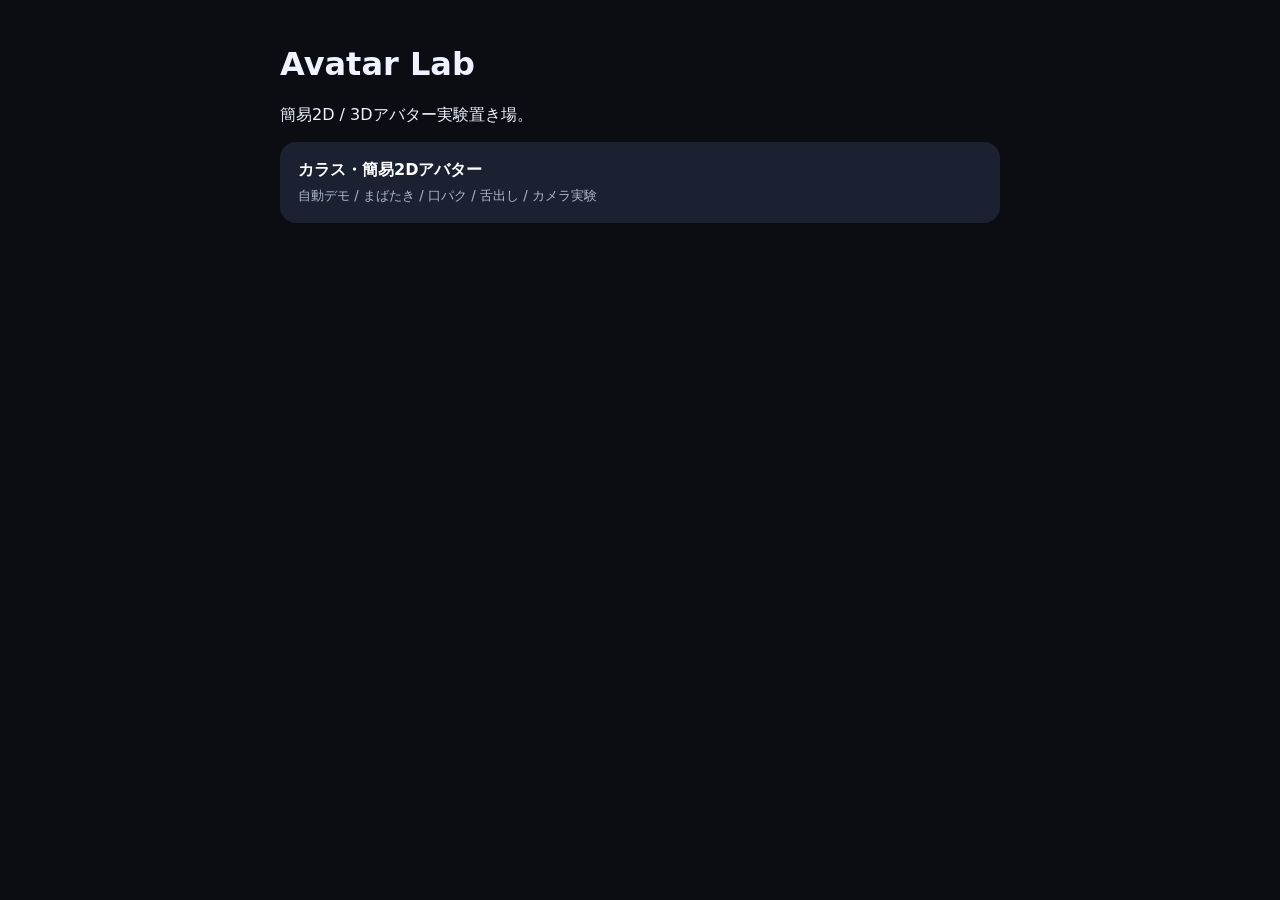
==== index.html @ 3a1644b9 "Add avatar lab landing page" ====
<!doctype html>
<html lang="ja">
<head>
<meta charset="utf-8">
<meta name="viewport" content="width=device-width,initial-scale=1">
<title>Avatar Lab</title>
<style>
body{font-family:system-ui,sans-serif;background:#0b0d12;color:#eef3ff;margin:0;padding:24px}
main{max-width:720px;margin:auto}
a{display:block;margin:14px 0;padding:18px;border-radius:16px;background:#1b2130;color:#fff;text-decoration:none;font-weight:800}
small{display:block;color:#aeb8cc;margin-top:6px;font-weight:500}
</style>
</head>
<body><main>
<h1>Avatar Lab</h1>
<p>簡易2D / 3Dアバター実験置き場。</p>
<a href="./2d/crow/">カラス・簡易2Dアバター<small>自動デモ / まばたき / 口パク / 舌出し / カメラ実験</small></a>
</main></body>
</html>
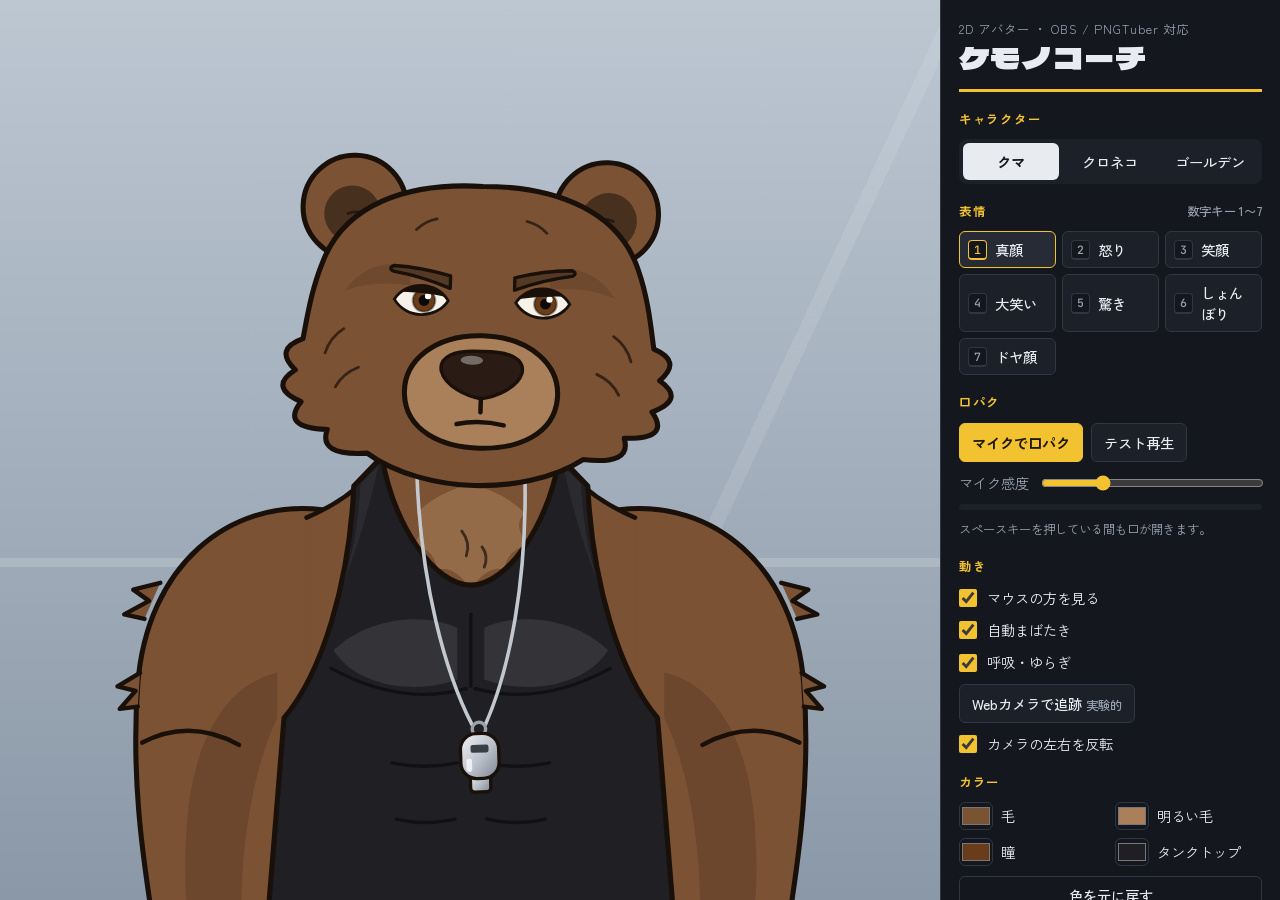
==== commit af27a814: "Add Kemono Coach 2D browser avatar Rigged SVG beast-coach avatar (bear / black cat / golden retrieve" ====
--- a/index.html
+++ b/index.html
@@ -2,18 +2,98 @@
 <html lang="ja">
 <head>
 <meta charset="utf-8">
-<meta name="viewport" content="width=device-width,initial-scale=1">
-<title>Avatar Lab</title>
-<style>
-body{font-family:system-ui,sans-serif;background:#0b0d12;color:#eef3ff;margin:0;padding:24px}
-main{max-width:720px;margin:auto}
-a{display:block;margin:14px 0;padding:18px;border-radius:16px;background:#1b2130;color:#fff;text-decoration:none;font-weight:800}
-small{display:block;color:#aeb8cc;margin-top:6px;font-weight:500}
-</style>
+<meta name="viewport" content="width=device-width, initial-scale=1, viewport-fit=cover">
+<title>ケモノコーチ アバター</title>
+<link rel="preconnect" href="https://fonts.googleapis.com">
+<link rel="preconnect" href="https://fonts.gstatic.com" crossorigin>
+<link rel="stylesheet" href="https://fonts.googleapis.com/css2?family=Dela+Gothic+One&family=Zen+Kaku+Gothic+New:wght@400;500;700&family=JetBrains+Mono:wght@500&display=swap">
+<link rel="stylesheet" href="css/style.css">
 </head>
-<body><main>
-<h1>Avatar Lab</h1>
-<p>簡易2D / 3Dアバター実験置き場。</p>
-<a href="./2d/crow/">カラス・簡易2Dアバター<small>自動デモ / まばたき / 口パク / 舌出し / カメラ実験</small></a>
-</main></body>
-</html>+<body>
+<div id="app">
+  <main id="stage" data-bg="studio">
+    <svg id="avatar" viewBox="0 0 800 800" preserveAspectRatio="xMidYMax meet" xmlns="http://www.w3.org/2000/svg" role="img" aria-label="獣人コーチのアバター"></svg>
+    <button id="showUi" class="show-ui" type="button">操作パネルを表示 <kbd>H</kbd></button>
+  </main>
+
+  <aside id="panel" aria-label="操作パネル">
+    <header class="brand">
+      <p class="eyebrow">2D アバター ・ OBS / PNGTuber 対応</p>
+      <h1>ケモノコーチ</h1>
+    </header>
+
+    <section class="group">
+      <h2>キャラクター</h2>
+      <div class="seg" id="speciesSeg" role="group" aria-label="キャラクター"></div>
+    </section>
+
+    <section class="group">
+      <h2>表情 <span class="hint">数字キー 1〜7</span></h2>
+      <div class="expr-grid" id="exprGrid" role="group" aria-label="表情"></div>
+    </section>
+
+    <section class="group">
+      <h2>口パク</h2>
+      <div class="row">
+        <button id="micBtn" class="btn primary" type="button" aria-pressed="false">マイクで口パク</button>
+        <button id="testTalkBtn" class="btn" type="button" aria-pressed="false">テスト再生</button>
+      </div>
+      <label class="slider" for="sens">
+        <span>マイク感度</span>
+        <input type="range" id="sens" min="4" max="80" step="1" value="24">
+      </label>
+      <div class="meter" aria-hidden="true"><span id="meterBar"></span></div>
+      <p class="note">スペースキーを押している間も口が開きます。</p>
+    </section>
+
+    <section class="group">
+      <h2>動き</h2>
+      <label class="switch"><input type="checkbox" id="followMouse" checked><span>マウスの方を見る</span></label>
+      <label class="switch"><input type="checkbox" id="autoBlink" checked><span>自動まばたき</span></label>
+      <label class="switch"><input type="checkbox" id="idleMotion" checked><span>呼吸・ゆらぎ</span></label>
+      <div class="row">
+        <button id="camBtn" class="btn" type="button" aria-pressed="false">Webカメラで追跡 <small>実験的</small></button>
+        <button id="camCalib" class="btn ghost" type="button" hidden>正面をリセット</button>
+      </div>
+      <label class="switch" id="camMirrorWrap" hidden><input type="checkbox" id="camMirror" checked><span>カメラの左右を反転</span></label>
+      <p class="note" id="camStatus" aria-live="polite"></p>
+    </section>
+
+    <section class="group">
+      <h2>カラー</h2>
+      <div class="colors">
+        <label for="cFur"><input type="color" id="cFur"><span>毛</span></label>
+        <label for="cFurL"><input type="color" id="cFurL"><span>明るい毛</span></label>
+        <label for="cIris"><input type="color" id="cIris"><span>瞳</span></label>
+        <label for="cTank"><input type="color" id="cTank"><span>タンクトップ</span></label>
+      </div>
+      <button id="resetColors" class="btn ghost" type="button">色を元に戻す</button>
+    </section>
+
+    <section class="group">
+      <h2>背景</h2>
+      <div class="seg" id="bgSeg" role="group" aria-label="背景"></div>
+    </section>
+
+    <section class="group">
+      <h2>書き出し</h2>
+      <div class="row">
+        <button id="savePng" class="btn" type="button">PNG を保存</button>
+        <button id="savePngtuber" class="btn" type="button">PNGTuber 用 4枚</button>
+      </div>
+      <p class="note">背景透過の 1024px PNG。4枚セットは「目の開閉 × 口の開閉」で、veadotube mini などにそのまま使えます。</p>
+    </section>
+
+    <footer class="keys">
+      <button id="hideUi" class="btn ghost" type="button">パネルを隠す <kbd>H</kbd></button>
+      <p><kbd>Space</kbd> 口を開く　<kbd>B</kbd> まばたき</p>
+    </footer>
+  </aside>
+</div>
+<div id="toast" role="status" aria-live="polite"></div>
+
+<script src="js/character.js"></script>
+<script src="js/tracking.js"></script>
+<script src="js/app.js"></script>
+</body>
+</html>
--- a/css/style.css
+++ b/css/style.css
@@ -0,0 +1,264 @@
+/* layout: アバターのステージが画面いっぱい、右に操作レール（狭い画面では下に積む） */
+:root {
+  --rail: #14171d;
+  --rail-2: #1c2028;
+  --rail-3: #262b35;
+  --line: #303643;
+  --ink: #e8ebf0;
+  --muted: #98a1b0;
+  --court: #f2c230;      /* 体育館の床ラインの黄色 */
+  --court-ink: #1d1704;
+  --wall-hi: #bcc7d2;
+  --wall-lo: #8b98a7;
+
+  --font-display: "Dela Gothic One", "Hiragino Sans", "Yu Gothic", sans-serif;
+  --font-body: "Zen Kaku Gothic New", "Hiragino Sans", "Yu Gothic UI", "Meiryo", sans-serif;
+  --font-mono: "JetBrains Mono", ui-monospace, "Consolas", monospace;
+
+  --step--1: 0.78rem;
+  --step-0: 0.9rem;
+  --step-1: 1.05rem;
+  --step-3: 1.9rem;
+
+  color-scheme: dark;
+}
+
+html, body { height: 100%; }
+body {
+  margin: 0;
+  background: var(--rail);
+  color: var(--ink);
+  font-family: var(--font-body);
+  font-size: var(--step-0);
+  line-height: 1.55;
+}
+
+#app {
+  height: 100%;
+  display: grid;
+  grid-template-columns: minmax(0, 1fr) 340px;
+}
+
+/* ---------- ステージ ---------- */
+#stage {
+  position: relative;
+  min-height: 0;
+  display: flex;
+  align-items: flex-end;
+  justify-content: center;
+  overflow: hidden;
+}
+#stage[data-bg="studio"] {
+  background:
+    linear-gradient(180deg, transparent 0 62%, rgba(255, 255, 255, .16) 62% 63%, transparent 63%),
+    linear-gradient(115deg, transparent 0 70%, rgba(255, 255, 255, .1) 70% 71.2%, transparent 71.2%),
+    linear-gradient(180deg, var(--wall-hi), var(--wall-lo));
+}
+#stage[data-bg="green"] { background: #00ff00; }
+#stage[data-bg="blue"] { background: #0033ff; }
+#stage[data-bg="transparent"] {
+  background:
+    repeating-conic-gradient(#3a404b 0 25%, #2e333c 0 50%) 0 0 / 28px 28px;
+}
+/* パネルを隠したときは本当に透明にする（OBS のブラウザソース用） */
+body.ui-hidden[data-bg="transparent"],
+body.ui-hidden[data-bg="transparent"] #stage { background: transparent; }
+
+#avatar {
+  width: 100%;
+  height: 100%;
+  max-height: 100%;
+  display: block;
+}
+
+.show-ui {
+  position: absolute;
+  top: calc(12px + env(safe-area-inset-top, 0px));
+  right: 12px;
+  display: none;
+  font: 500 var(--step--1) var(--font-body);
+  color: var(--ink);
+  background: rgba(20, 23, 29, .82);
+  border: 1px solid var(--line);
+  border-radius: 6px;
+  padding: 6px 10px;
+  cursor: pointer;
+  opacity: 0;
+  transition: opacity .2s;
+}
+#app.ui-hidden .show-ui { display: block; }
+#stage:hover .show-ui, .show-ui:focus-visible { opacity: 1; }
+
+#app.ui-hidden { grid-template-columns: 1fr; }
+#app.ui-hidden #panel { display: none; }
+
+/* ---------- 操作レール ---------- */
+#panel {
+  min-height: 0;
+  overflow-y: auto;
+  background: var(--rail);
+  border-left: 1px solid var(--line);
+  padding: 20px 18px 28px;
+  display: flex;
+  flex-direction: column;
+  gap: 18px;
+}
+
+.brand { display: grid; gap: 2px; padding-bottom: 14px; border-bottom: 3px solid var(--court); }
+.eyebrow {
+  margin: 0;
+  font-size: var(--step--1);
+  letter-spacing: .08em;
+  color: var(--muted);
+}
+h1 {
+  margin: 0;
+  font-family: var(--font-display);
+  font-weight: 400;
+  font-size: var(--step-3);
+  line-height: 1.1;
+  letter-spacing: .04em;
+  text-wrap: balance;
+}
+
+.group { display: grid; gap: 10px; }
+h2 {
+  margin: 0;
+  display: flex;
+  align-items: baseline;
+  justify-content: space-between;
+  gap: 8px;
+  font-size: var(--step--1);
+  font-weight: 700;
+  letter-spacing: .14em;
+  color: var(--court);
+}
+.hint { font-weight: 500; letter-spacing: .02em; color: var(--muted); }
+
+.row { display: flex; flex-wrap: wrap; gap: 8px; }
+
+.btn, .seg button, .expr-grid button {
+  font: 500 var(--step-0) var(--font-body);
+  color: var(--ink);
+  background: var(--rail-2);
+  border: 1px solid var(--line);
+  border-radius: 6px;
+  padding: 8px 12px;
+  cursor: pointer;
+  transition: background .15s, border-color .15s;
+}
+.btn:hover, .seg button:hover, .expr-grid button:hover { background: var(--rail-3); }
+.btn:disabled { opacity: .5; cursor: progress; }
+.btn small { color: var(--muted); font-size: var(--step--1); }
+.btn.primary { background: var(--court); color: var(--court-ink); border-color: var(--court); font-weight: 700; }
+.btn.primary:hover { background: #ffd451; }
+.btn.ghost { background: transparent; }
+.btn[aria-pressed="true"]:not(.primary) { border-color: var(--court); color: var(--court); }
+.btn.primary[aria-pressed="true"] { background: #e2553b; border-color: #e2553b; color: #fff; }
+
+:is(.btn, .seg button, .expr-grid button, .show-ui, input):focus-visible {
+  outline: 2px solid var(--court);
+  outline-offset: 2px;
+}
+
+.seg {
+  display: grid;
+  grid-auto-flow: column;
+  grid-auto-columns: 1fr;
+  gap: 4px;
+  padding: 4px;
+  background: var(--rail-2);
+  border-radius: 8px;
+}
+.seg button { border-color: transparent; background: transparent; padding: 7px 4px; }
+.seg button[aria-pressed="true"] { background: var(--ink); color: var(--rail); font-weight: 700; }
+
+.expr-grid {
+  display: grid;
+  grid-template-columns: repeat(auto-fill, minmax(88px, 1fr));
+  gap: 6px;
+}
+.expr-grid button {
+  display: flex;
+  align-items: center;
+  gap: 8px;
+  padding: 7px 8px;
+  text-align: left;
+}
+.expr-grid button[aria-pressed="true"] { border-color: var(--court); background: var(--rail-3); }
+
+kbd {
+  font-family: var(--font-mono);
+  font-size: .72rem;
+  line-height: 1;
+  padding: 3px 5px;
+  border-radius: 4px;
+  border: 1px solid var(--line);
+  border-bottom-width: 2px;
+  color: var(--muted);
+  background: var(--rail);
+}
+.expr-grid button[aria-pressed="true"] kbd { color: var(--court); border-color: var(--court); }
+
+.slider { display: grid; grid-template-columns: auto 1fr; align-items: center; gap: 10px; color: var(--muted); }
+input[type="range"] { width: 100%; accent-color: var(--court); }
+
+.meter { height: 6px; border-radius: 3px; background: var(--rail-2); overflow: hidden; }
+.meter span { display: block; height: 100%; width: 0; background: var(--court); transition: width .06s linear; }
+
+.switch { display: flex; align-items: center; gap: 10px; cursor: pointer; }
+.switch input { width: 18px; height: 18px; accent-color: var(--court); margin: 0; }
+
+.colors { display: grid; grid-template-columns: 1fr 1fr; gap: 8px; }
+.colors label { display: flex; align-items: center; gap: 8px; cursor: pointer; }
+.colors input[type="color"] {
+  width: 34px;
+  height: 28px;
+  padding: 0;
+  border: 1px solid var(--line);
+  border-radius: 6px;
+  background: none;
+  cursor: pointer;
+}
+
+.note { margin: 0; color: var(--muted); font-size: var(--step--1); }
+.note:empty { display: none; }
+
+.keys {
+  margin-top: auto;
+  display: grid;
+  gap: 8px;
+  padding-top: 14px;
+  border-top: 1px solid var(--line);
+  color: var(--muted);
+  font-size: var(--step--1);
+}
+.keys p { margin: 0; }
+
+#toast {
+  position: fixed;
+  left: 50%;
+  bottom: calc(20px + env(safe-area-inset-bottom, 0px));
+  transform: translate(-50%, 12px);
+  max-width: calc(100% - 32px);
+  background: var(--ink);
+  color: var(--rail);
+  font-weight: 500;
+  padding: 10px 16px;
+  border-radius: 8px;
+  opacity: 0;
+  pointer-events: none;
+  transition: opacity .2s, transform .2s;
+}
+#toast.show { opacity: 1; transform: translate(-50%, 0); }
+
+/* ---------- 狭い画面 ---------- */
+@media (max-width: 820px) {
+  #app { grid-template-columns: 1fr; height: auto; }
+  #stage { aspect-ratio: 1 / 1; max-height: 72vh; max-width: 100%; }
+  #panel { border-left: 0; border-top: 1px solid var(--line); padding-inline: 16px; overflow: visible; }
+}
+
+@media (prefers-reduced-motion: reduce) {
+  * { transition: none !important; }
+}
